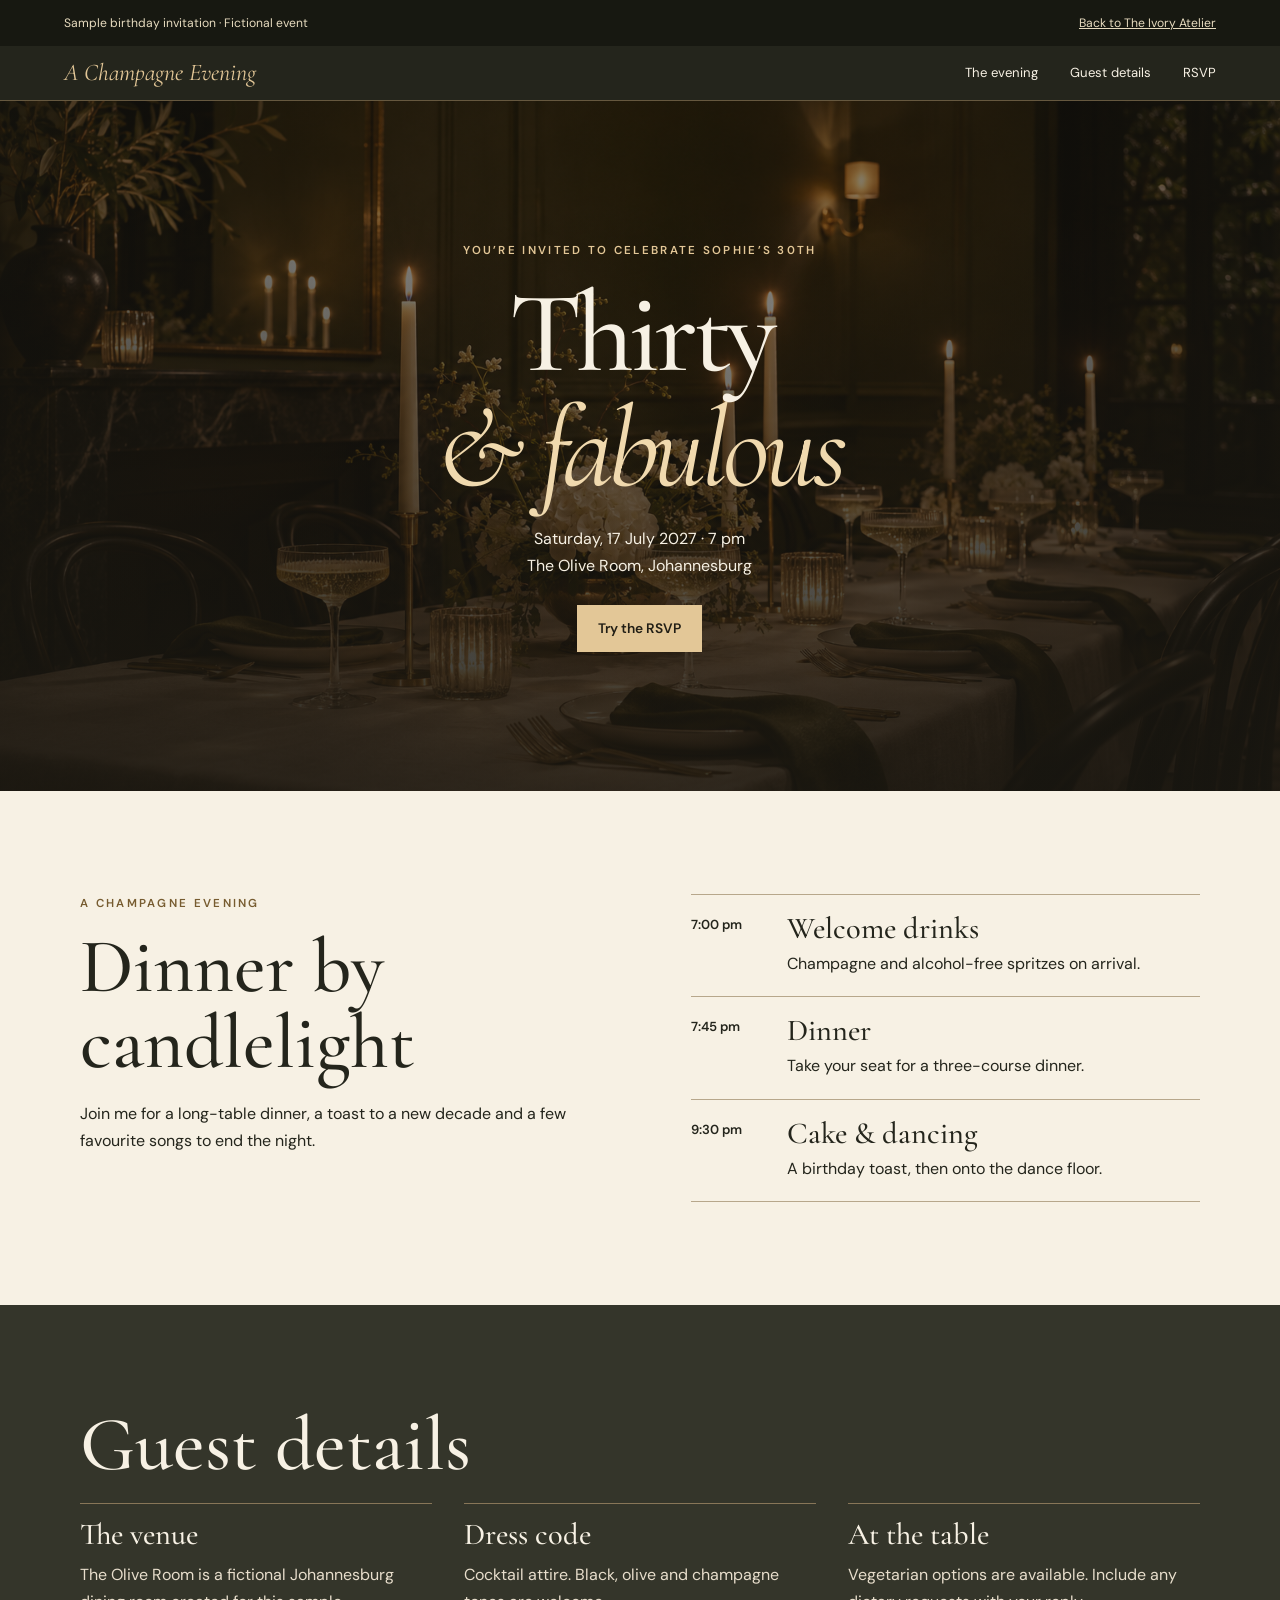
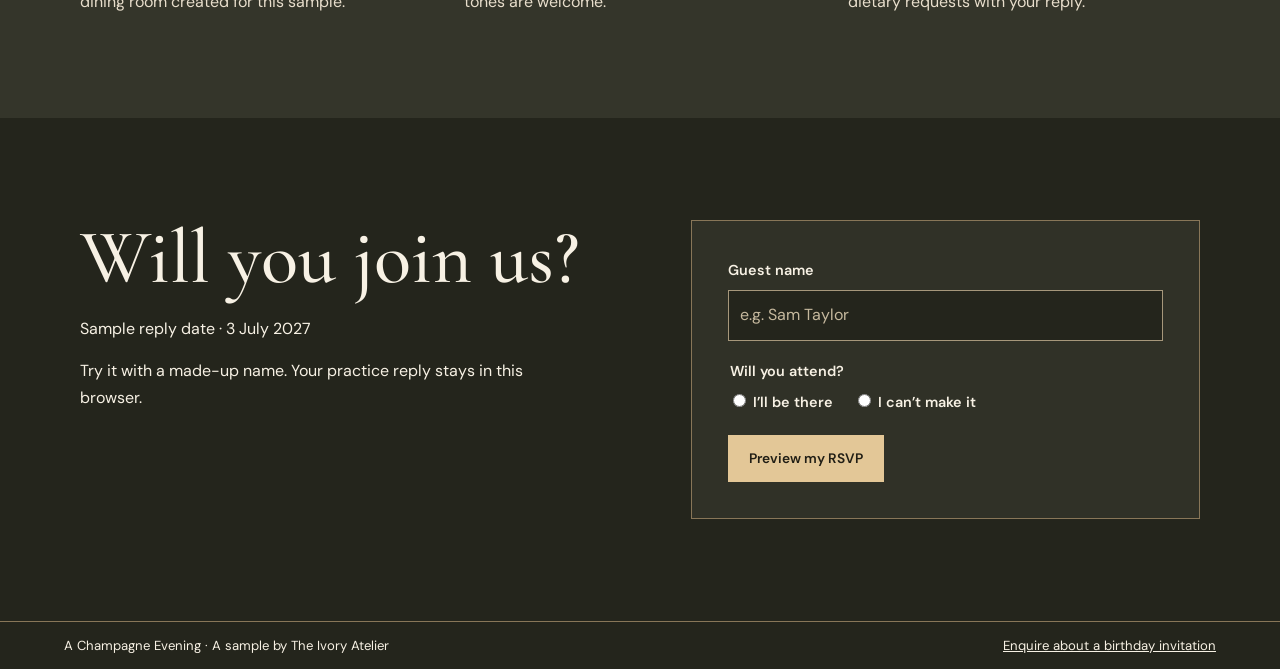
==== champagne-evening.html @ 5efab1bd "Publish A Champagne Evening birthday demo" ====
<!doctype html>
<html lang="en">
<head>
  <meta charset="utf-8">
  <meta name="viewport" content="width=device-width, initial-scale=1">
  <meta name="robots" content="noindex">
  <meta name="description" content="A Champagne Evening, a sample birthday invitation by The Ivory Atelier.">
  <meta name="theme-color" content="#24251c">
  <title>A Champagne Evening · The Ivory Atelier</title>
  <style>
    @import url('https://fonts.googleapis.com/css2?family=Cormorant+Garamond:ital,wght@0,400;0,500;1,400&family=DM+Sans:wght@400;500;600&display=swap');
    :root { --ink:#24251c; --paper:#f7f1e4; --gold:#e3c797; --rule:#887658; --serif:"Cormorant Garamond",Georgia,serif; }
    * { box-sizing:border-box; }
    body { margin:0; background:var(--ink); color:var(--paper); font:16px/1.65 "DM Sans",sans-serif; }
    a { color:inherit; }
    :focus-visible { outline:3px solid #b38c4a; outline-offset:4px; }
    h1,h2,h3 { margin:0; font:500 1em/1 var(--serif); }
    h2 { font-size:clamp(3rem,6vw,5rem); margin-bottom:1.2rem; }
    h3 { font-size:1.9rem; }
    p { margin:0 0 1rem; }
    .skip { position:absolute; left:1rem; top:0; transform:translateY(-110%); padding:.7rem; background:var(--paper); color:var(--ink); z-index:3; }
    .skip:focus { transform:none; }
    .bar,.nav,footer { padding:.8rem max(5vw,1rem); display:flex; justify-content:space-between; align-items:center; flex-wrap:wrap; gap:.65rem 1.5rem; }
    .bar { background:#171811; color:#e7dbbf; font-size:.76rem; }
    .nav { border-bottom:1px solid #66583f; }
    .nav a { text-decoration:none; }
    .wordmark { font:italic 1.5rem var(--serif); color:var(--gold); }
    nav { display:flex; gap:clamp(1rem,3vw,2rem); font-size:.82rem; }
    .hero { min-height: min(690px, 80vh); position:relative; isolation:isolate; display:grid; place-items:center; text-align:center; padding:5rem 1.25rem; background:#353025; }
    .hero img,.hero::after { position:absolute; inset:0; width:100%; height:100%; z-index:-1; }
    .hero img { object-fit:cover; }
    .hero::after { content:""; background:linear-gradient(90deg,#191711b0,#19171175,#191711b0),linear-gradient(0deg,#191711c4,transparent 85%); }
    .eyebrow { color:var(--gold); font-size:.72rem; letter-spacing:.2em; text-transform:uppercase; font-weight:600; }
    h1 { font-size:clamp(3.6rem,9vw,8rem); letter-spacing:-.045em; margin:.7rem 0 1.25rem; }
    h1 em { font-weight:400; color:#f0d9ae; }
    .hero p:not(.eyebrow) { font-size:1rem; }
    .button { display:inline-flex; justify-content:center; align-items:center; border:1px solid var(--gold); background:var(--gold); color:#211e15; padding:.85rem 1.25rem; text-decoration:none; font:600 .86rem "DM Sans",sans-serif; cursor:pointer; }
    .button:hover { background:#f4ddba; }
    .hero .button { margin-top:.6rem; }
    .wrap { width:min(1120px,90%); margin:auto; padding:clamp(3.5rem,8vw,7rem) 0; }
    .evening { background:var(--paper); color:var(--ink); }
    .evening .wrap,.rsvp .wrap { display:grid; grid-template-columns:1fr 1fr; gap:clamp(2rem,8vw,7rem); }
    .evening .eyebrow { color:#775c30; }
    .schedule { margin:0; padding:0; list-style:none; border-top:1px solid #b7a78b; }
    .schedule li { display:grid; grid-template-columns:5rem 1fr; gap:1rem; padding:1.2rem 0; border-bottom:1px solid #b7a78b; }
    time { font-size:.82rem; font-weight:600; }
    .schedule p { margin:.4rem 0 0; }
    .details { background:#34352a; }
    .details-grid { display:grid; grid-template-columns:repeat(3,1fr); gap:2rem; }
    .details-grid article { padding-top:1rem; border-top:1px solid var(--rule); }
    .details-grid p { margin:.75rem 0 0; color:#e8decc; }
    form { padding:clamp(1.2rem,3vw,2.25rem); background:#303127; border:1px solid var(--rule); }
    label,legend { font-size:.9rem; font-weight:600; }
    input[type=text],textarea { display:block; width:100%; border:1px solid #a6977b; background:#24251c; color:var(--paper); font:inherit; padding:.7rem; margin:.4rem 0 1.2rem; }
    input::placeholder { color:#c6b99e; }
    textarea { resize:vertical; }
    input[type=radio] { accent-color:var(--gold); }
    fieldset { border:0; padding:0; margin:0 0 1.25rem; }
    .choices { display:flex; flex-wrap:wrap; gap:.5rem 1.25rem; margin-top:.45rem; }
    .result { padding:.8rem; margin:1rem 0 0; background:#403a2a; }
    footer { border-top:1px solid var(--rule); font-size:.82rem; }
    @media(max-width:690px) {
      .evening .wrap,.rsvp .wrap,.details-grid { grid-template-columns:1fr; }
      .hero { min-height:520px; }
    }
  </style>
</head>
<body>
  <a class="skip" href="#main">Skip to content</a>
  <div class="bar"><span>Sample birthday invitation · Fictional event</span><a href="index.html#portfolio">Back to The Ivory Atelier</a></div>
  <header class="nav">
    <a href="#main" class="wordmark">A Champagne Evening</a>
    <nav aria-label="Invitation navigation"><a href="#evening">The evening</a><a href="#details">Guest details</a><a href="#rsvp">RSVP</a></nav>
  </header>
  <main id="main">
    <section class="hero" aria-labelledby="birthday">
      <img src="champagne-evening-table.png" alt="Illustrative candlelit dinner table with champagne coupes" width="1536" height="1024" fetchpriority="high">
      <div>
        <p class="eyebrow">You’re invited to celebrate Sophie’s 30th</p>
        <h1 id="birthday">Thirty<br><em>&amp; fabulous</em></h1>
        <p>Saturday, 17 July 2027 · 7 pm<br>The Olive Room, Johannesburg</p>
        <a class="button" href="#rsvp">Try the RSVP</a>
      </div>
    </section>
    <section class="evening" id="evening" aria-labelledby="evening-title">
      <div class="wrap">
        <div><p class="eyebrow">A Champagne Evening</p><h2 id="evening-title">Dinner by candlelight</h2><p>Join me for a long-table dinner, a toast to a new decade and a few favourite songs to end the night.</p></div>
        <ol class="schedule" aria-label="Evening schedule, South Africa Standard Time">
          <li><time datetime="19:00">7:00 pm</time><div><h3>Welcome drinks</h3><p>Champagne and alcohol-free spritzes on arrival.</p></div></li>
          <li><time datetime="19:45">7:45 pm</time><div><h3>Dinner</h3><p>Take your seat for a three-course dinner.</p></div></li>
          <li><time datetime="21:30">9:30 pm</time><div><h3>Cake &amp; dancing</h3><p>A birthday toast, then onto the dance floor.</p></div></li>
        </ol>
      </div>
    </section>
    <section class="details" id="details" aria-labelledby="details-title">
      <div class="wrap">
        <h2 id="details-title">Guest details</h2>
        <div class="details-grid">
          <article><h3>The venue</h3><p>The Olive Room is a fictional Johannesburg dining room created for this sample.</p></article>
          <article><h3>Dress code</h3><p>Cocktail attire. Black, olive and champagne tones are welcome.</p></article>
          <article><h3>At the table</h3><p>Vegetarian options are available. Include any dietary requests with your reply.</p></article>
        </div>
      </div>
    </section>
    <section class="rsvp" id="rsvp" aria-labelledby="rsvp-title">
      <div class="wrap">
        <div><h2 id="rsvp-title">Will you join us?</h2><p>Sample reply date · 3 July 2027</p><p>Try it with a made-up name. Your practice reply stays in this browser.</p></div>
        <form id="birthday-rsvp" autocomplete="off">
          <label for="guest">Guest name</label>
          <input id="guest" name="guest" type="text" required maxlength="80" pattern=".*\S.*" placeholder="e.g. Sam Taylor">
          <fieldset>
            <legend>Will you attend?</legend>
            <div class="choices">
              <label><input type="radio" name="attendance" value="yes" required> I’ll be there</label>
              <label><input type="radio" name="attendance" value="no"> I can’t make it</label>
            </div>
          </fieldset>
          <div id="dietary-field" hidden>
            <label for="diet">Dietary requests (optional)</label>
            <textarea id="diet" name="diet" rows="2" maxlength="250" disabled></textarea>
          </div>
          <button class="button" type="submit" disabled>Preview my RSVP</button>
          <p class="result" id="rsvp-result" role="status" hidden></p>
        </form>
      </div>
    </section>
  </main>
  <footer><span>A Champagne Evening · A sample by The Ivory Atelier</span><a href="index.html#inquiries">Enquire about a birthday invitation</a></footer>
  <script>
    const form = document.querySelector('#birthday-rsvp');
    const dietaryField = document.querySelector('#dietary-field');
    const diet = document.querySelector('#diet');
    const result = document.querySelector('#rsvp-result');

    form.querySelector('button').disabled = false;
    form.addEventListener('input', () => {
      const attending = form.elements.attendance.value === 'yes';
      dietaryField.hidden = !attending;
      diet.disabled = !attending;
      result.hidden = true;
    });

    form.addEventListener('submit', event => {
      event.preventDefault();
      const guest = form.elements.guest.value.trim();
      const attending = form.elements.attendance.value === 'yes';
      const dietaryNote = diet.value.trim();
      result.textContent = attending
        ? `Thank you, ${guest}. Your sample reply is attending.${dietaryNote ? ' Dietary request: ' + dietaryNote + '.' : ''} No RSVP was sent.`
        : `Thank you, ${guest}. Your sample reply is unable to attend. No RSVP was sent.`;
      result.hidden = false;
    });
  </script>
</body>
</html>
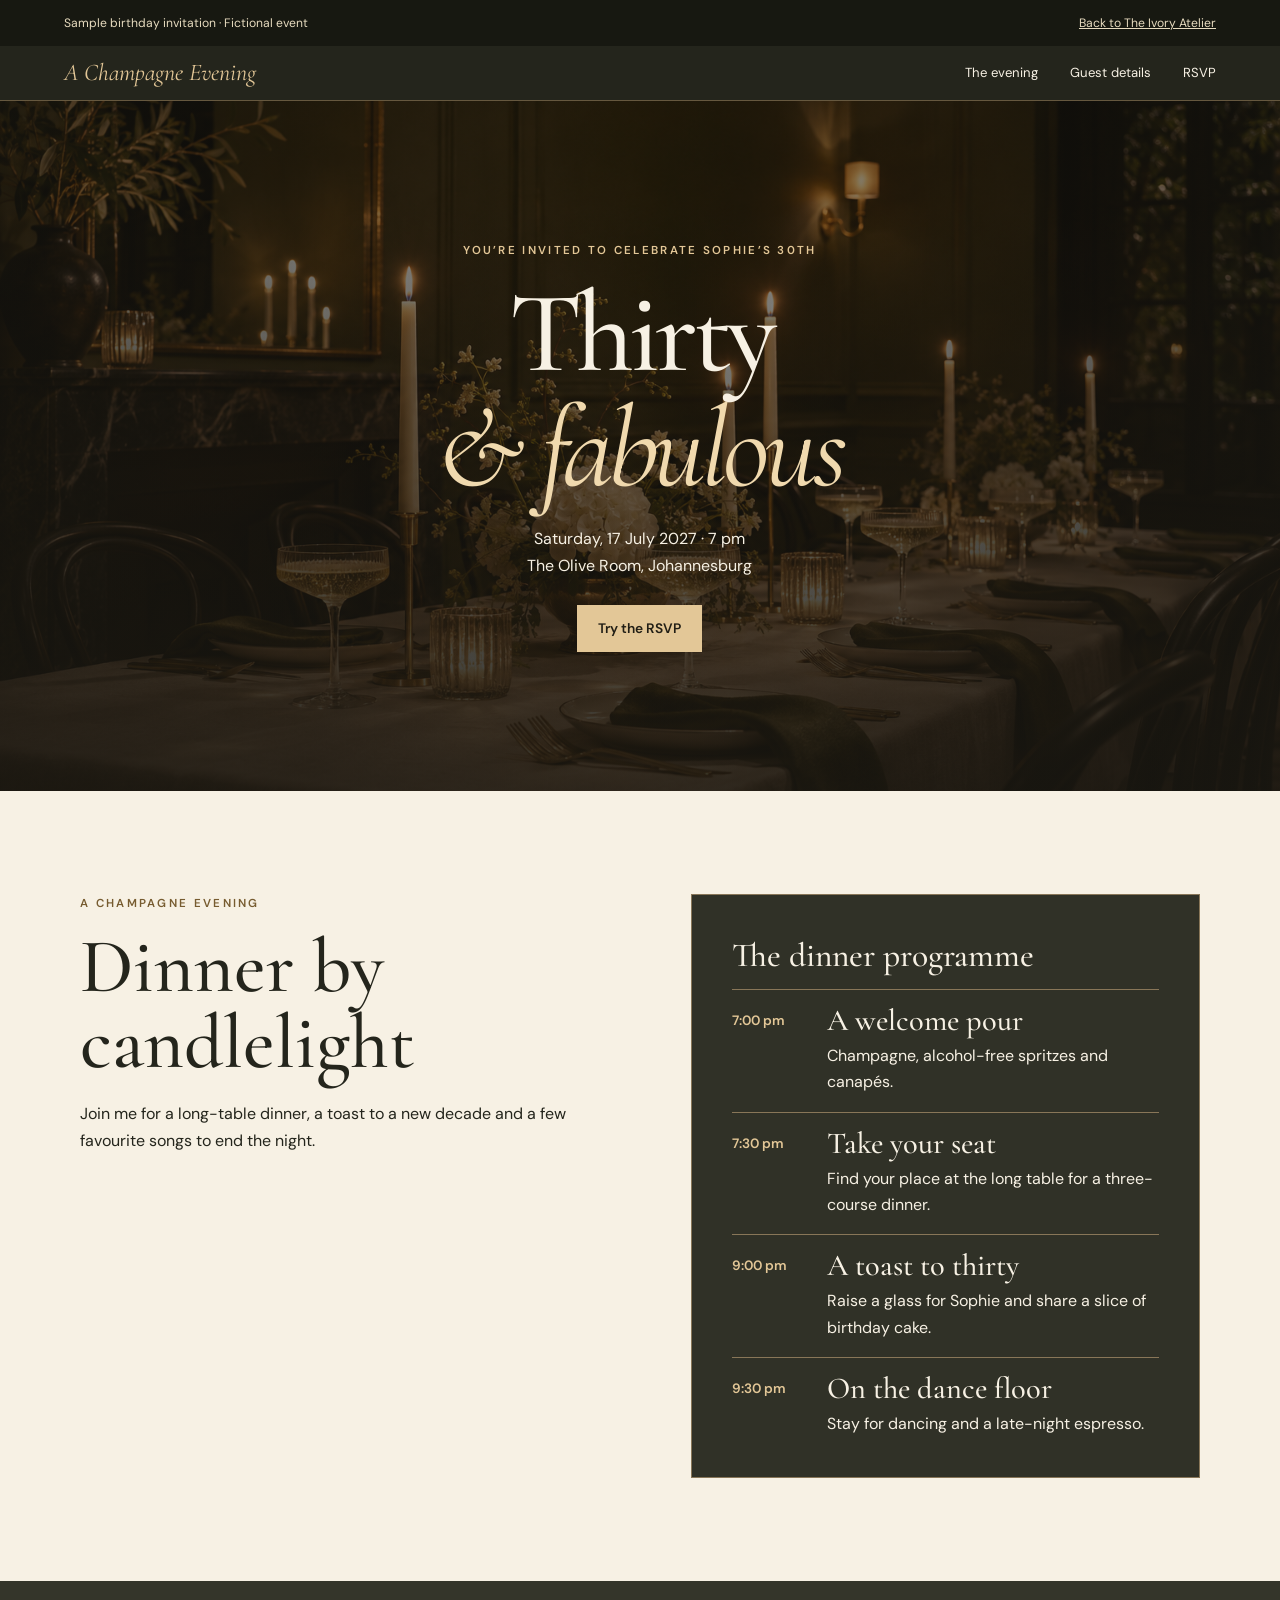
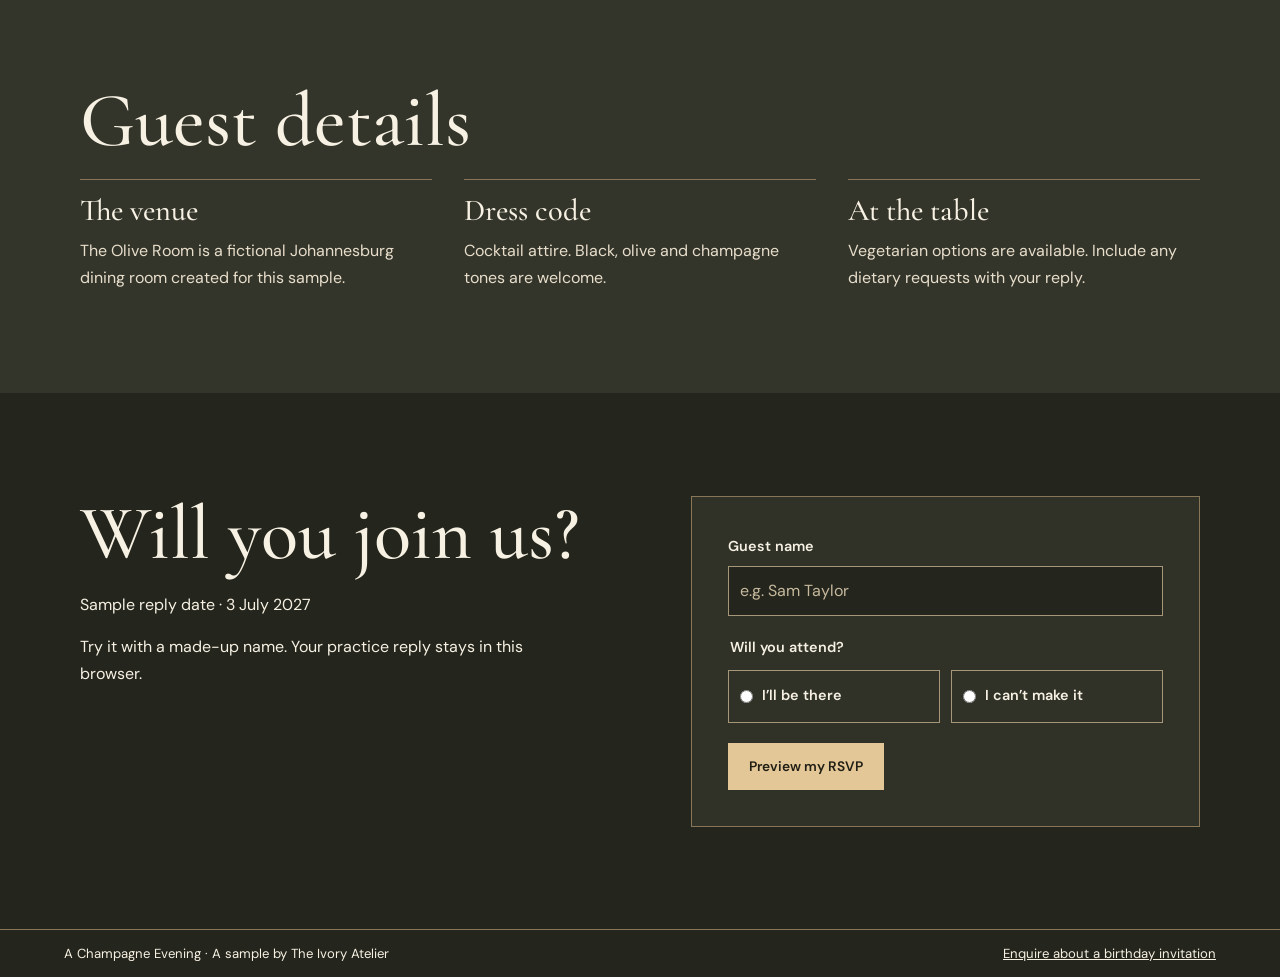
==== commit 7407cb1d: "Redesign Champagne Evening programme and RSVP" ====
--- a/champagne-evening.html
+++ b/champagne-evening.html
@@ -41,9 +41,12 @@
     .evening { background:var(--paper); color:var(--ink); }
     .evening .wrap,.rsvp .wrap { display:grid; grid-template-columns:1fr 1fr; gap:clamp(2rem,8vw,7rem); }
     .evening .eyebrow { color:#775c30; }
-    .schedule { margin:0; padding:0; list-style:none; border-top:1px solid #b7a78b; }
-    .schedule li { display:grid; grid-template-columns:5rem 1fr; gap:1rem; padding:1.2rem 0; border-bottom:1px solid #b7a78b; }
-    time { font-size:.82rem; font-weight:600; }
+    .programme { margin:0; padding:clamp(1.25rem,4vw,2.5rem); background:#303127; color:var(--paper); border:1px solid var(--rule); }
+    .programme figcaption { font:500 2.1rem var(--serif); padding-bottom:.85rem; }
+    .schedule { margin:0; padding:0; list-style:none; border-top:1px solid var(--rule); }
+    .schedule li { display:grid; grid-template-columns:5.1rem 1fr; gap:.8rem; padding:1rem 0; border-bottom:1px solid var(--rule); }
+    .schedule li:last-child { border-bottom:0; padding-bottom:0; }
+    time { color:var(--gold); font-size:.85rem; font-weight:600; padding-top:.25rem; }
     .schedule p { margin:.4rem 0 0; }
     .details { background:#34352a; }
     .details-grid { display:grid; grid-template-columns:repeat(3,1fr); gap:2rem; }
@@ -51,12 +54,16 @@
     .details-grid p { margin:.75rem 0 0; color:#e8decc; }
     form { padding:clamp(1.2rem,3vw,2.25rem); background:#303127; border:1px solid var(--rule); }
     label,legend { font-size:.9rem; font-weight:600; }
-    input[type=text],textarea { display:block; width:100%; border:1px solid #a6977b; background:#24251c; color:var(--paper); font:inherit; padding:.7rem; margin:.4rem 0 1.2rem; }
+    input[type=text],select,textarea { display:block; width:100%; border:1px solid #a6977b; background:#24251c; color:var(--paper); font:inherit; padding:.7rem; margin:.4rem 0 1.2rem; }
     input::placeholder { color:#c6b99e; }
     textarea { resize:vertical; }
     input[type=radio] { accent-color:var(--gold); }
     fieldset { border:0; padding:0; margin:0 0 1.25rem; }
-    .choices { display:flex; flex-wrap:wrap; gap:.5rem 1.25rem; margin-top:.45rem; }
+    .choices { display:grid; grid-template-columns:repeat(auto-fit,minmax(min(100%,9rem),1fr)); gap:.65rem; margin-top:.65rem; }
+    .choice { display:flex; align-items:center; gap:.55rem; min-height:3.3rem; padding:.7rem; border:1px solid #a6977b; cursor:pointer; }
+    .choice:has(input:checked) { background:var(--gold); border-color:var(--gold); color:var(--ink); }
+    .choice:has(input:focus-visible) { outline:3px solid #b38c4a; outline-offset:3px; }
+    .choice input { margin:0; flex-shrink:0; }
     .result { padding:.8rem; margin:1rem 0 0; background:#403a2a; }
     footer { border-top:1px solid var(--rule); font-size:.82rem; }
     @media(max-width:690px) {
@@ -85,11 +92,15 @@
     <section class="evening" id="evening" aria-labelledby="evening-title">
       <div class="wrap">
         <div><p class="eyebrow">A Champagne Evening</p><h2 id="evening-title">Dinner by candlelight</h2><p>Join me for a long-table dinner, a toast to a new decade and a few favourite songs to end the night.</p></div>
-        <ol class="schedule" aria-label="Evening schedule, South Africa Standard Time">
-          <li><time datetime="19:00">7:00 pm</time><div><h3>Welcome drinks</h3><p>Champagne and alcohol-free spritzes on arrival.</p></div></li>
-          <li><time datetime="19:45">7:45 pm</time><div><h3>Dinner</h3><p>Take your seat for a three-course dinner.</p></div></li>
-          <li><time datetime="21:30">9:30 pm</time><div><h3>Cake &amp; dancing</h3><p>A birthday toast, then onto the dance floor.</p></div></li>
-        </ol>
+        <figure class="programme">
+          <figcaption>The dinner programme</figcaption>
+          <ol class="schedule" aria-label="Evening schedule, South Africa Standard Time">
+            <li><time datetime="19:00">7:00 pm</time><div><h3>A welcome pour</h3><p>Champagne, alcohol-free spritzes and canapés.</p></div></li>
+            <li><time datetime="19:30">7:30 pm</time><div><h3>Take your seat</h3><p>Find your place at the long table for a three-course dinner.</p></div></li>
+            <li><time datetime="21:00">9:00 pm</time><div><h3>A toast to thirty</h3><p>Raise a glass for Sophie and share a slice of birthday cake.</p></div></li>
+            <li><time datetime="21:30">9:30 pm</time><div><h3>On the dance floor</h3><p>Stay for dancing and a late-night espresso.</p></div></li>
+          </ol>
+        </figure>
       </div>
     </section>
     <section class="details" id="details" aria-labelledby="details-title">
@@ -111,11 +122,18 @@
           <fieldset>
             <legend>Will you attend?</legend>
             <div class="choices">
-              <label><input type="radio" name="attendance" value="yes" required> I’ll be there</label>
-              <label><input type="radio" name="attendance" value="no"> I can’t make it</label>
+              <label class="choice"><input type="radio" name="attendance" value="yes" required> I’ll be there</label>
+              <label class="choice"><input type="radio" name="attendance" value="no"> I can’t make it</label>
             </div>
           </fieldset>
           <div id="dietary-field" hidden>
+            <label for="meal">Main course</label>
+            <select id="meal" name="meal" disabled>
+              <option value="">Choose a main course</option>
+              <option>Herb-roasted chicken</option>
+              <option>Wild mushroom risotto</option>
+              <option>Roasted aubergine (vegan)</option>
+            </select>
             <label for="diet">Dietary requests (optional)</label>
             <textarea id="diet" name="diet" rows="2" maxlength="250" disabled></textarea>
           </div>
@@ -129,6 +147,7 @@
   <script>
     const form = document.querySelector('#birthday-rsvp');
     const dietaryField = document.querySelector('#dietary-field');
+    const meal = document.querySelector('#meal');
     const diet = document.querySelector('#diet');
     const result = document.querySelector('#rsvp-result');
 
@@ -136,6 +155,8 @@
     form.addEventListener('input', () => {
       const attending = form.elements.attendance.value === 'yes';
       dietaryField.hidden = !attending;
+      meal.disabled = !attending;
+      meal.required = attending;
       diet.disabled = !attending;
       result.hidden = true;
     });
@@ -146,7 +167,7 @@
       const attending = form.elements.attendance.value === 'yes';
       const dietaryNote = diet.value.trim();
       result.textContent = attending
-        ? `Thank you, ${guest}. Your sample reply is attending.${dietaryNote ? ' Dietary request: ' + dietaryNote + '.' : ''} No RSVP was sent.`
+        ? `Thank you, ${guest}. Your sample reply is attending. Main course: ${meal.value}.${dietaryNote ? ' Dietary request: ' + dietaryNote + '.' : ''} No RSVP was sent.`
         : `Thank you, ${guest}. Your sample reply is unable to attend. No RSVP was sent.`;
       result.hidden = false;
     });
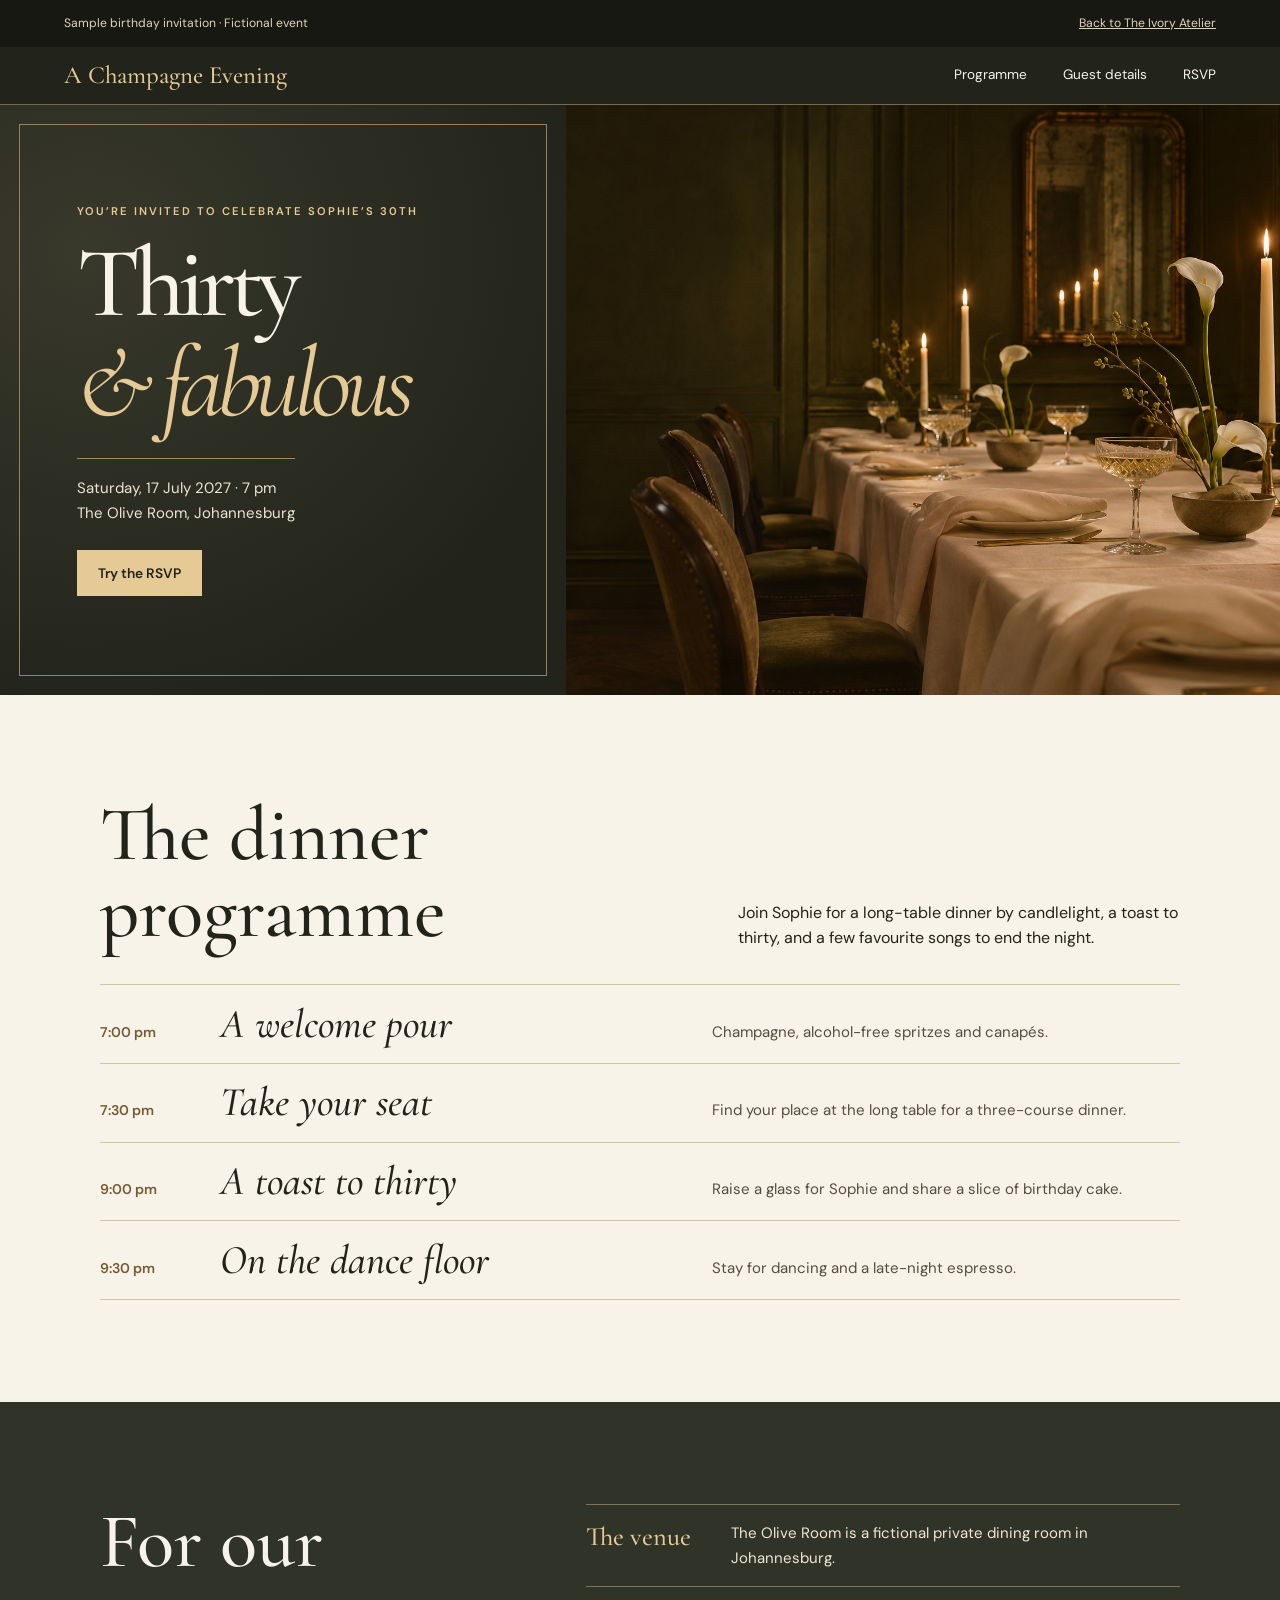
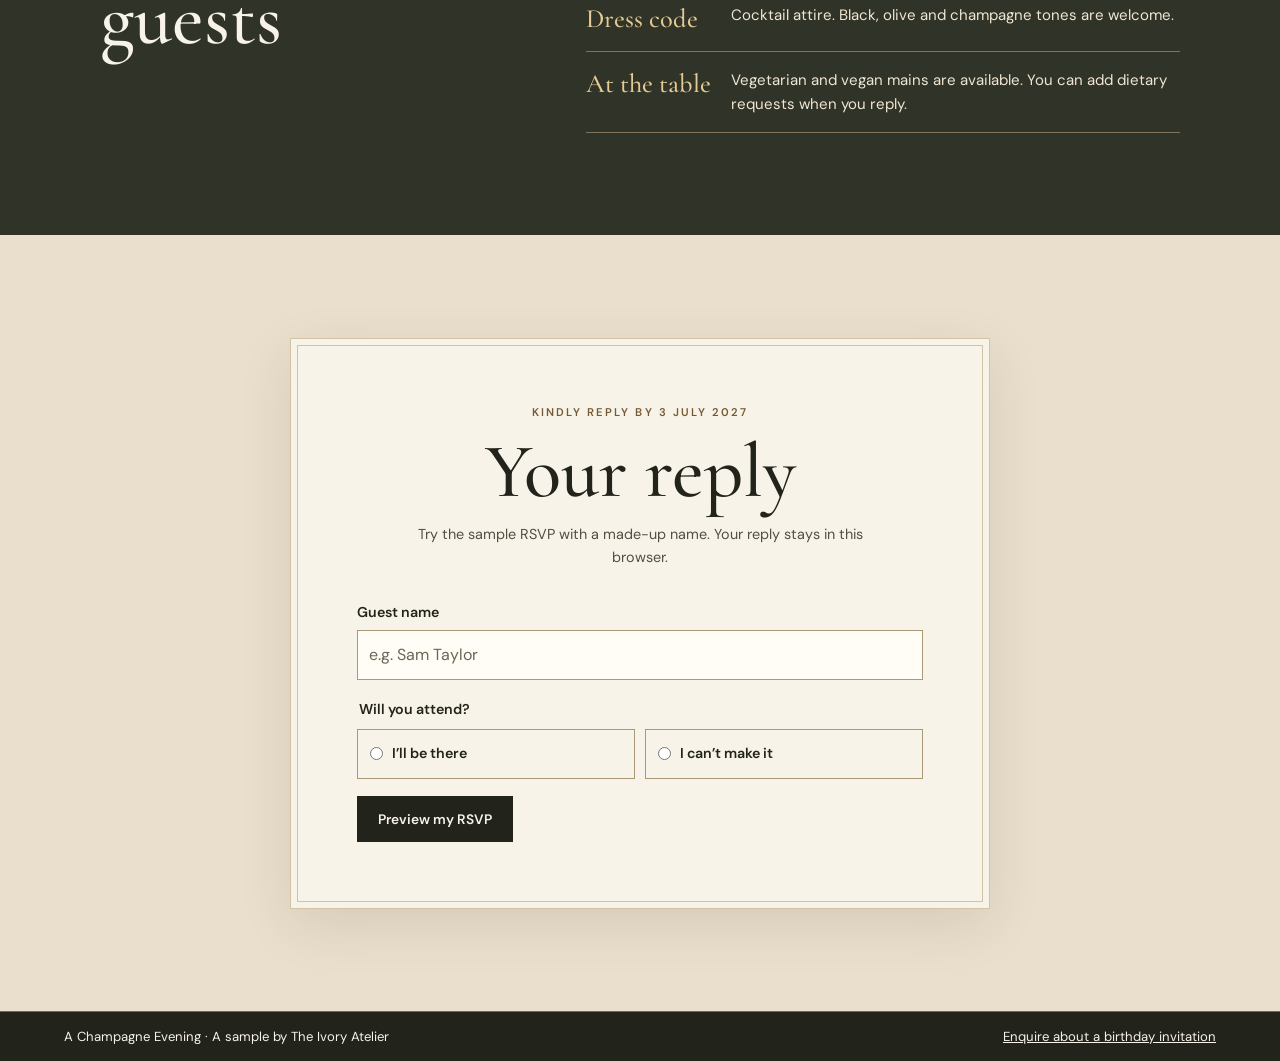
==== commit 18f2a0fd: "Redesign A Champagne Evening as a luxury invitation" ====
--- a/champagne-evening.html
+++ b/champagne-evening.html
@@ -5,70 +5,115 @@
   <meta name="viewport" content="width=device-width, initial-scale=1">
   <meta name="robots" content="noindex">
   <meta name="description" content="A Champagne Evening, a sample birthday invitation by The Ivory Atelier.">
-  <meta name="theme-color" content="#24251c">
+  <meta name="theme-color" content="#22231b">
   <title>A Champagne Evening · The Ivory Atelier</title>
   <style>
-    @import url('https://fonts.googleapis.com/css2?family=Cormorant+Garamond:ital,wght@0,400;0,500;1,400&family=DM+Sans:wght@400;500;600&display=swap');
-    :root { --ink:#24251c; --paper:#f7f1e4; --gold:#e3c797; --rule:#887658; --serif:"Cormorant Garamond",Georgia,serif; }
-    * { box-sizing:border-box; }
-    body { margin:0; background:var(--ink); color:var(--paper); font:16px/1.65 "DM Sans",sans-serif; }
-    a { color:inherit; }
-    :focus-visible { outline:3px solid #b38c4a; outline-offset:4px; }
-    h1,h2,h3 { margin:0; font:500 1em/1 var(--serif); }
-    h2 { font-size:clamp(3rem,6vw,5rem); margin-bottom:1.2rem; }
-    h3 { font-size:1.9rem; }
-    p { margin:0 0 1rem; }
-    .skip { position:absolute; left:1rem; top:0; transform:translateY(-110%); padding:.7rem; background:var(--paper); color:var(--ink); z-index:3; }
-    .skip:focus { transform:none; }
-    .bar,.nav,footer { padding:.8rem max(5vw,1rem); display:flex; justify-content:space-between; align-items:center; flex-wrap:wrap; gap:.65rem 1.5rem; }
-    .bar { background:#171811; color:#e7dbbf; font-size:.76rem; }
-    .nav { border-bottom:1px solid #66583f; }
-    .nav a { text-decoration:none; }
-    .wordmark { font:italic 1.5rem var(--serif); color:var(--gold); }
-    nav { display:flex; gap:clamp(1rem,3vw,2rem); font-size:.82rem; }
-    .hero { min-height: min(690px, 80vh); position:relative; isolation:isolate; display:grid; place-items:center; text-align:center; padding:5rem 1.25rem; background:#353025; }
-    .hero img,.hero::after { position:absolute; inset:0; width:100%; height:100%; z-index:-1; }
-    .hero img { object-fit:cover; }
-    .hero::after { content:""; background:linear-gradient(90deg,#191711b0,#19171175,#191711b0),linear-gradient(0deg,#191711c4,transparent 85%); }
-    .eyebrow { color:var(--gold); font-size:.72rem; letter-spacing:.2em; text-transform:uppercase; font-weight:600; }
-    h1 { font-size:clamp(3.6rem,9vw,8rem); letter-spacing:-.045em; margin:.7rem 0 1.25rem; }
-    h1 em { font-weight:400; color:#f0d9ae; }
-    .hero p:not(.eyebrow) { font-size:1rem; }
-    .button { display:inline-flex; justify-content:center; align-items:center; border:1px solid var(--gold); background:var(--gold); color:#211e15; padding:.85rem 1.25rem; text-decoration:none; font:600 .86rem "DM Sans",sans-serif; cursor:pointer; }
-    .button:hover { background:#f4ddba; }
-    .hero .button { margin-top:.6rem; }
-    .wrap { width:min(1120px,90%); margin:auto; padding:clamp(3.5rem,8vw,7rem) 0; }
-    .evening { background:var(--paper); color:var(--ink); }
-    .evening .wrap,.rsvp .wrap { display:grid; grid-template-columns:1fr 1fr; gap:clamp(2rem,8vw,7rem); }
-    .evening .eyebrow { color:#775c30; }
-    .programme { margin:0; padding:clamp(1.25rem,4vw,2.5rem); background:#303127; color:var(--paper); border:1px solid var(--rule); }
-    .programme figcaption { font:500 2.1rem var(--serif); padding-bottom:.85rem; }
-    .schedule { margin:0; padding:0; list-style:none; border-top:1px solid var(--rule); }
-    .schedule li { display:grid; grid-template-columns:5.1rem 1fr; gap:.8rem; padding:1rem 0; border-bottom:1px solid var(--rule); }
-    .schedule li:last-child { border-bottom:0; padding-bottom:0; }
-    time { color:var(--gold); font-size:.85rem; font-weight:600; padding-top:.25rem; }
-    .schedule p { margin:.4rem 0 0; }
-    .details { background:#34352a; }
-    .details-grid { display:grid; grid-template-columns:repeat(3,1fr); gap:2rem; }
-    .details-grid article { padding-top:1rem; border-top:1px solid var(--rule); }
-    .details-grid p { margin:.75rem 0 0; color:#e8decc; }
-    form { padding:clamp(1.2rem,3vw,2.25rem); background:#303127; border:1px solid var(--rule); }
-    label,legend { font-size:.9rem; font-weight:600; }
-    input[type=text],select,textarea { display:block; width:100%; border:1px solid #a6977b; background:#24251c; color:var(--paper); font:inherit; padding:.7rem; margin:.4rem 0 1.2rem; }
-    input::placeholder { color:#c6b99e; }
-    textarea { resize:vertical; }
-    input[type=radio] { accent-color:var(--gold); }
-    fieldset { border:0; padding:0; margin:0 0 1.25rem; }
-    .choices { display:grid; grid-template-columns:repeat(auto-fit,minmax(min(100%,9rem),1fr)); gap:.65rem; margin-top:.65rem; }
-    .choice { display:flex; align-items:center; gap:.55rem; min-height:3.3rem; padding:.7rem; border:1px solid #a6977b; cursor:pointer; }
-    .choice:has(input:checked) { background:var(--gold); border-color:var(--gold); color:var(--ink); }
-    .choice:has(input:focus-visible) { outline:3px solid #b38c4a; outline-offset:3px; }
-    .choice input { margin:0; flex-shrink:0; }
-    .result { padding:.8rem; margin:1rem 0 0; background:#403a2a; }
-    footer { border-top:1px solid var(--rule); font-size:.82rem; }
-    @media(max-width:690px) {
-      .evening .wrap,.rsvp .wrap,.details-grid { grid-template-columns:1fr; }
-      .hero { min-height:520px; }
+    @import url('https://fonts.googleapis.com/css2?family=Cormorant+Garamond:ital,wght@0,400;0,500;0,600;1,400;1,500&family=DM+Sans:wght@400;500;600&display=swap');
+
+    :root {
+      --ink: #22231b;
+      --olive: #303327;
+      --paper: #f8f3e8;
+      --gold: #e6ca95;
+      --bronze: #765a33;
+      --rule: #d3c3a5;
+      --serif: "Cormorant Garamond", Georgia, serif;
+    }
+
+    * { box-sizing: border-box; }
+    body { margin: 0; background: var(--ink); color: var(--paper); font: 16px/1.6 "DM Sans", sans-serif; }
+    a { color: inherit; }
+    :focus-visible { outline: 2px solid #a88144; outline-offset: 5px; }
+    p, h1, h2, h3 { margin: 0; }
+    h1, h2, h3 { font-family: var(--serif); font-weight: 500; line-height: 1; }
+    h2 { font-size: clamp(2.85rem, 6vw, 5.4rem); }
+    h3 { font-size: clamp(1.8rem, 3.2vw, 2.55rem); }
+    .skip { position: absolute; left: 1rem; top: 0; transform: translateY(-110%); z-index: 5; padding: .7rem; background: var(--paper); color: var(--ink); }
+    .skip:focus { transform: none; }
+
+    .bar, .nav, footer { display: flex; justify-content: space-between; align-items: center; flex-wrap: wrap; gap: .55rem 1.3rem; padding: .85rem max(5vw, 1rem); }
+    .bar { background: #171812; color: #e0d3bd; font-size: .76rem; }
+    .nav { border-bottom: 1px solid #76694f; }
+    .nav a { text-decoration: none; }
+    .nav a:hover { text-decoration: underline; text-underline-offset: .3em; }
+    .wordmark { font: 500 1.55rem var(--serif); color: var(--gold); }
+    nav { display: flex; flex-wrap: wrap; gap: .55rem clamp(.85rem, 3vw, 2.25rem); font-size: .85rem; }
+
+    .hero { display: grid; grid-template-columns: minmax(0, 1fr) minmax(0, 1.26fr); min-height: 590px; }
+    .hero-copy {
+      display: flex; flex-direction: column; align-items: flex-start; justify-content: center;
+      position: relative; padding: clamp(3rem, 6vw, 6.5rem) clamp(2rem, 6vw, 7rem);
+      background: radial-gradient(ellipse at 15% 25%, #38392b, var(--ink) 75%);
+    }
+    .hero-copy::before { content: ""; position: absolute; inset: 1.2rem; border: 1px solid #99825a; pointer-events: none; }
+    .hero-photo { position: relative; min-height: 100%; margin: 0; background: #393025; }
+    .hero-photo img { position: absolute; inset: 0; width: 100%; height: 100%; object-fit: cover; object-position: 66% center; }
+    .eyebrow { font-size: .7rem; letter-spacing: .18em; text-transform: uppercase; font-weight: 600; color: var(--gold); }
+    h1 { font-size: clamp(4rem, 7.8vw, 9rem); letter-spacing: -.062em; margin: .8rem 0 1.5rem; }
+    h1 em { display: block; color: var(--gold); font-weight: 400; white-space: nowrap; }
+    .occasion { padding-top: 1.1rem; border-top: 1px solid #a38a60; font-size: .94rem; color: #eee4d2; }
+    .button { display: inline-flex; justify-content: center; align-items: center; min-height: 46px; padding: .7rem 1.25rem; text-decoration: none; background: var(--gold); border: 1px solid var(--gold); color: var(--ink); font: 600 .86rem "DM Sans", sans-serif; cursor: pointer; }
+    .button:hover { background: #f4deb6; }
+    .hero .button { margin-top: 1.6rem; }
+
+    .wrap { width: min(1080px, 90%); margin-inline: auto; padding-block: clamp(3.5rem, 8vw, 7rem); }
+    .evening { background: var(--paper); color: var(--ink); }
+    .evening header { display: grid; grid-template-columns: 1fr .75fr; align-items: end; gap: 1rem 3rem; margin-bottom: 2.1rem; }
+    .evening header p { max-width: 29rem; }
+    .schedule { list-style: none; padding: 0; margin: 0; border-top: 1px solid var(--rule); }
+    .schedule li { display: grid; grid-template-columns: 6rem minmax(0, 1fr) minmax(0, 1fr); gap: .5rem 1.5rem; align-items: baseline; padding: 1.15rem 0; border-bottom: 1px solid var(--rule); }
+    .schedule time { color: var(--bronze); font-weight: 600; font-variant-numeric: tabular-nums; font-size: .88rem; }
+    .schedule h3 { font-style: italic; }
+    .schedule p { color: #554d40; font-size: .94rem; }
+
+    .details { background: var(--olive); }
+    .details .wrap { display: grid; grid-template-columns: .8fr 1.2fr; gap: 1.5rem clamp(2rem, 7vw, 6rem); }
+    .guest-list { margin: 0; }
+    .guest-list div { display: grid; grid-template-columns: 8rem 1fr; gap: .5rem 1.1rem; border-top: 1px solid #80745c; padding: 1rem 0; }
+    .guest-list div:last-child { border-bottom: 1px solid #80745c; }
+    .guest-list dt { font: 500 1.65rem var(--serif); color: var(--gold); }
+    .guest-list dd { margin: 0; font-size: .94rem; color: #f0e6d3; }
+
+    .reply { background: #e9dfcc; color: var(--ink); }
+    .reply .wrap { width: min(700px, 92%); }
+    .reply-card { padding: clamp(1.75rem, 6vw, 4.1rem); background: var(--paper); border: 1px solid var(--rule); outline: 1px solid var(--rule); outline-offset: -.55rem; box-shadow: 0 16px 50px #3c2b191c; }
+    .reply-card header { text-align: center; max-width: 30rem; margin: 0 auto 1.85rem; }
+    .reply-card .eyebrow { color: var(--bronze); margin-bottom: .75rem; }
+    .reply-card h2 { margin-bottom: .75rem; }
+    .reply-card header p:last-child { color: #554d40; font-size: .9rem; }
+    label, legend { font-size: .89rem; font-weight: 600; }
+    input[type=text], select, textarea { display: block; width: 100%; border: 1px solid #ab9876; border-radius: 0; background: #fffdf6; color: var(--ink); font: inherit; padding: .7rem; margin: .35rem 0 1.15rem; }
+    input::placeholder { color: #6d6556; }
+    textarea { resize: vertical; }
+    input[type=radio] { accent-color: #5f5033; }
+    fieldset { border: 0; padding: 0; margin: 0 0 1.1rem; }
+    .choices { display: grid; grid-template-columns: repeat(auto-fit, minmax(min(100%, 11rem), 1fr)); gap: .6rem; margin-top: .5rem; }
+    .choice { display: flex; align-items: center; gap: .6rem; min-height: 50px; padding: .65rem .75rem; border: 1px solid #ab9876; cursor: pointer; }
+    .choice:has(input:checked) { background: #ead8b7; border-color: var(--bronze); }
+    .choice:has(input:focus-visible) { outline: 2px solid #a88144; outline-offset: 2px; }
+    .choice input { margin: 0; flex-shrink: 0; }
+    .reply .button { background: var(--ink); border-color: var(--ink); color: var(--paper); }
+    .reply .button:hover { background: #484436; }
+    .result { margin-top: 1rem; padding: 1rem; border-left: 3px solid var(--bronze); background: #eee3ce; }
+    footer { border-top: 1px solid #76694f; font-size: .82rem; }
+
+    @media (max-width: 820px) {
+      .hero { grid-template-columns: minmax(0, 1fr) minmax(0, .95fr); min-height: 480px; }
+      h1 { font-size: clamp(3.5rem, 8vw, 5.4rem); }
+    }
+    @media (max-width: 640px) {
+      .hero, .evening header, .details .wrap { grid-template-columns: 1fr; }
+      .hero { min-height: 0; }
+      .hero-copy { padding: 3.5rem 2.2rem; }
+      .hero-copy::before { inset: .85rem; }
+      .hero-photo { min-height: 0; aspect-ratio: 16/10; }
+      .schedule li { grid-template-columns: 4.5rem minmax(0, 1fr); gap: .35rem .8rem; }
+      .schedule p { grid-column: 2; }
+      .guest-list div { grid-template-columns: 1fr; }
+    }
+    @media (max-width: 360px) {
+      h1 { font-size: 3.3rem; }
+      .hero-copy { padding-inline: 1.9rem; }
     }
   </style>
 </head>
@@ -77,73 +122,87 @@
   <div class="bar"><span>Sample birthday invitation · Fictional event</span><a href="index.html#portfolio">Back to The Ivory Atelier</a></div>
   <header class="nav">
     <a href="#main" class="wordmark">A Champagne Evening</a>
-    <nav aria-label="Invitation navigation"><a href="#evening">The evening</a><a href="#details">Guest details</a><a href="#rsvp">RSVP</a></nav>
+    <nav aria-label="Invitation navigation">
+      <a href="#evening">Programme</a><a href="#details">Guest details</a><a href="#rsvp">RSVP</a>
+    </nav>
   </header>
   <main id="main">
     <section class="hero" aria-labelledby="birthday">
-      <img src="champagne-evening-table.png" alt="Illustrative candlelit dinner table with champagne coupes" width="1536" height="1024" fetchpriority="high">
-      <div>
+      <div class="hero-copy">
         <p class="eyebrow">You’re invited to celebrate Sophie’s 30th</p>
-        <h1 id="birthday">Thirty<br><em>&amp; fabulous</em></h1>
-        <p>Saturday, 17 July 2027 · 7 pm<br>The Olive Room, Johannesburg</p>
+        <h1 id="birthday">Thirty <em>&amp; fabulous</em></h1>
+        <p class="occasion">Saturday, 17 July 2027 · 7 pm<br>The Olive Room, Johannesburg</p>
         <a class="button" href="#rsvp">Try the RSVP</a>
       </div>
-    </section>
+      <figure class="hero-photo">
+        <img src="champagne-evening-editorial.jpg" alt="Illustrative candlelit dinner table set with ivory linens and crystal coupes" width="1536" height="1024" fetchpriority="high">
+      </figure>
+    </section>
+
     <section class="evening" id="evening" aria-labelledby="evening-title">
       <div class="wrap">
-        <div><p class="eyebrow">A Champagne Evening</p><h2 id="evening-title">Dinner by candlelight</h2><p>Join me for a long-table dinner, a toast to a new decade and a few favourite songs to end the night.</p></div>
-        <figure class="programme">
-          <figcaption>The dinner programme</figcaption>
-          <ol class="schedule" aria-label="Evening schedule, South Africa Standard Time">
-            <li><time datetime="19:00">7:00 pm</time><div><h3>A welcome pour</h3><p>Champagne, alcohol-free spritzes and canapés.</p></div></li>
-            <li><time datetime="19:30">7:30 pm</time><div><h3>Take your seat</h3><p>Find your place at the long table for a three-course dinner.</p></div></li>
-            <li><time datetime="21:00">9:00 pm</time><div><h3>A toast to thirty</h3><p>Raise a glass for Sophie and share a slice of birthday cake.</p></div></li>
-            <li><time datetime="21:30">9:30 pm</time><div><h3>On the dance floor</h3><p>Stay for dancing and a late-night espresso.</p></div></li>
-          </ol>
-        </figure>
-      </div>
-    </section>
+        <header>
+          <h2 id="evening-title">The dinner programme</h2>
+          <p>Join Sophie for a long-table dinner by candlelight, a toast to thirty, and a few favourite songs to end the night.</p>
+        </header>
+        <ol class="schedule" aria-label="Evening schedule, South Africa Standard Time">
+          <li><time datetime="19:00">7:00 pm</time><h3>A welcome pour</h3><p>Champagne, alcohol-free spritzes and canapés.</p></li>
+          <li><time datetime="19:30">7:30 pm</time><h3>Take your seat</h3><p>Find your place at the long table for a three-course dinner.</p></li>
+          <li><time datetime="21:00">9:00 pm</time><h3>A toast to thirty</h3><p>Raise a glass for Sophie and share a slice of birthday cake.</p></li>
+          <li><time datetime="21:30">9:30 pm</time><h3>On the dance floor</h3><p>Stay for dancing and a late-night espresso.</p></li>
+        </ol>
+      </div>
+    </section>
+
     <section class="details" id="details" aria-labelledby="details-title">
       <div class="wrap">
-        <h2 id="details-title">Guest details</h2>
-        <div class="details-grid">
-          <article><h3>The venue</h3><p>The Olive Room is a fictional Johannesburg dining room created for this sample.</p></article>
-          <article><h3>Dress code</h3><p>Cocktail attire. Black, olive and champagne tones are welcome.</p></article>
-          <article><h3>At the table</h3><p>Vegetarian options are available. Include any dietary requests with your reply.</p></article>
+        <h2 id="details-title">For our guests</h2>
+        <dl class="guest-list">
+          <div><dt>The venue</dt><dd>The Olive Room is a fictional private dining room in Johannesburg.</dd></div>
+          <div><dt>Dress code</dt><dd>Cocktail attire. Black, olive and champagne tones are welcome.</dd></div>
+          <div><dt>At the table</dt><dd>Vegetarian and vegan mains are available. You can add dietary requests when you reply.</dd></div>
+        </dl>
+      </div>
+    </section>
+
+    <section class="reply" id="rsvp" aria-labelledby="rsvp-title">
+      <div class="wrap">
+        <div class="reply-card">
+          <header>
+            <p class="eyebrow">Kindly reply by 3 July 2027</p>
+            <h2 id="rsvp-title">Your reply</h2>
+            <p>Try the sample RSVP with a made-up name. Your reply stays in this browser.</p>
+          </header>
+          <form id="birthday-rsvp" autocomplete="off">
+            <label for="guest">Guest name</label>
+            <input id="guest" name="guest" type="text" required maxlength="80" pattern=".*\S.*" placeholder="e.g. Sam Taylor">
+            <fieldset>
+              <legend>Will you attend?</legend>
+              <div class="choices">
+                <label class="choice"><input type="radio" name="attendance" value="yes" required> I’ll be there</label>
+                <label class="choice"><input type="radio" name="attendance" value="no"> I can’t make it</label>
+              </div>
+            </fieldset>
+            <div id="dietary-field" hidden>
+              <label for="meal">Main course</label>
+              <select id="meal" name="meal" disabled>
+                <option value="">Choose a main course</option>
+                <option>Herb-roasted chicken</option>
+                <option>Wild mushroom risotto</option>
+                <option>Roasted aubergine (vegan)</option>
+              </select>
+              <label for="diet">Dietary requests (optional)</label>
+              <textarea id="diet" name="diet" rows="2" maxlength="250" disabled></textarea>
+            </div>
+            <button class="button" type="submit" disabled>Preview my RSVP</button>
+            <p class="result" id="rsvp-result" role="status" hidden></p>
+          </form>
         </div>
-      </div>
-    </section>
-    <section class="rsvp" id="rsvp" aria-labelledby="rsvp-title">
-      <div class="wrap">
-        <div><h2 id="rsvp-title">Will you join us?</h2><p>Sample reply date · 3 July 2027</p><p>Try it with a made-up name. Your practice reply stays in this browser.</p></div>
-        <form id="birthday-rsvp" autocomplete="off">
-          <label for="guest">Guest name</label>
-          <input id="guest" name="guest" type="text" required maxlength="80" pattern=".*\S.*" placeholder="e.g. Sam Taylor">
-          <fieldset>
-            <legend>Will you attend?</legend>
-            <div class="choices">
-              <label class="choice"><input type="radio" name="attendance" value="yes" required> I’ll be there</label>
-              <label class="choice"><input type="radio" name="attendance" value="no"> I can’t make it</label>
-            </div>
-          </fieldset>
-          <div id="dietary-field" hidden>
-            <label for="meal">Main course</label>
-            <select id="meal" name="meal" disabled>
-              <option value="">Choose a main course</option>
-              <option>Herb-roasted chicken</option>
-              <option>Wild mushroom risotto</option>
-              <option>Roasted aubergine (vegan)</option>
-            </select>
-            <label for="diet">Dietary requests (optional)</label>
-            <textarea id="diet" name="diet" rows="2" maxlength="250" disabled></textarea>
-          </div>
-          <button class="button" type="submit" disabled>Preview my RSVP</button>
-          <p class="result" id="rsvp-result" role="status" hidden></p>
-        </form>
       </div>
     </section>
   </main>
   <footer><span>A Champagne Evening · A sample by The Ivory Atelier</span><a href="index.html#inquiries">Enquire about a birthday invitation</a></footer>
+
   <script>
     const form = document.querySelector('#birthday-rsvp');
     const dietaryField = document.querySelector('#dietary-field');
@@ -151,24 +210,29 @@
     const diet = document.querySelector('#diet');
     const result = document.querySelector('#rsvp-result');
 
-    form.querySelector('button').disabled = false;
-    form.addEventListener('input', () => {
+    function updateAttendanceFields() {
       const attending = form.elements.attendance.value === 'yes';
       dietaryField.hidden = !attending;
       meal.disabled = !attending;
       meal.required = attending;
       diet.disabled = !attending;
       result.hidden = true;
-    });
+    }
+
+    form.querySelector('button').disabled = false;
+    updateAttendanceFields();
+    form.addEventListener('input', updateAttendanceFields);
 
     form.addEventListener('submit', event => {
       event.preventDefault();
       const guest = form.elements.guest.value.trim();
       const attending = form.elements.attendance.value === 'yes';
       const dietaryNote = diet.value.trim();
-      result.textContent = attending
-        ? `Thank you, ${guest}. Your sample reply is attending. Main course: ${meal.value}.${dietaryNote ? ' Dietary request: ' + dietaryNote + '.' : ''} No RSVP was sent.`
-        : `Thank you, ${guest}. Your sample reply is unable to attend. No RSVP was sent.`;
+      const reply = attending
+        ? `Attending · Main course: ${meal.value}.`
+        : 'Unable to attend.';
+      const details = attending && dietaryNote ? ` Dietary request: ${dietaryNote}.` : '';
+      result.textContent = `Sample reply for ${guest}. ${reply}${details}`;
       result.hidden = false;
     });
   </script>
